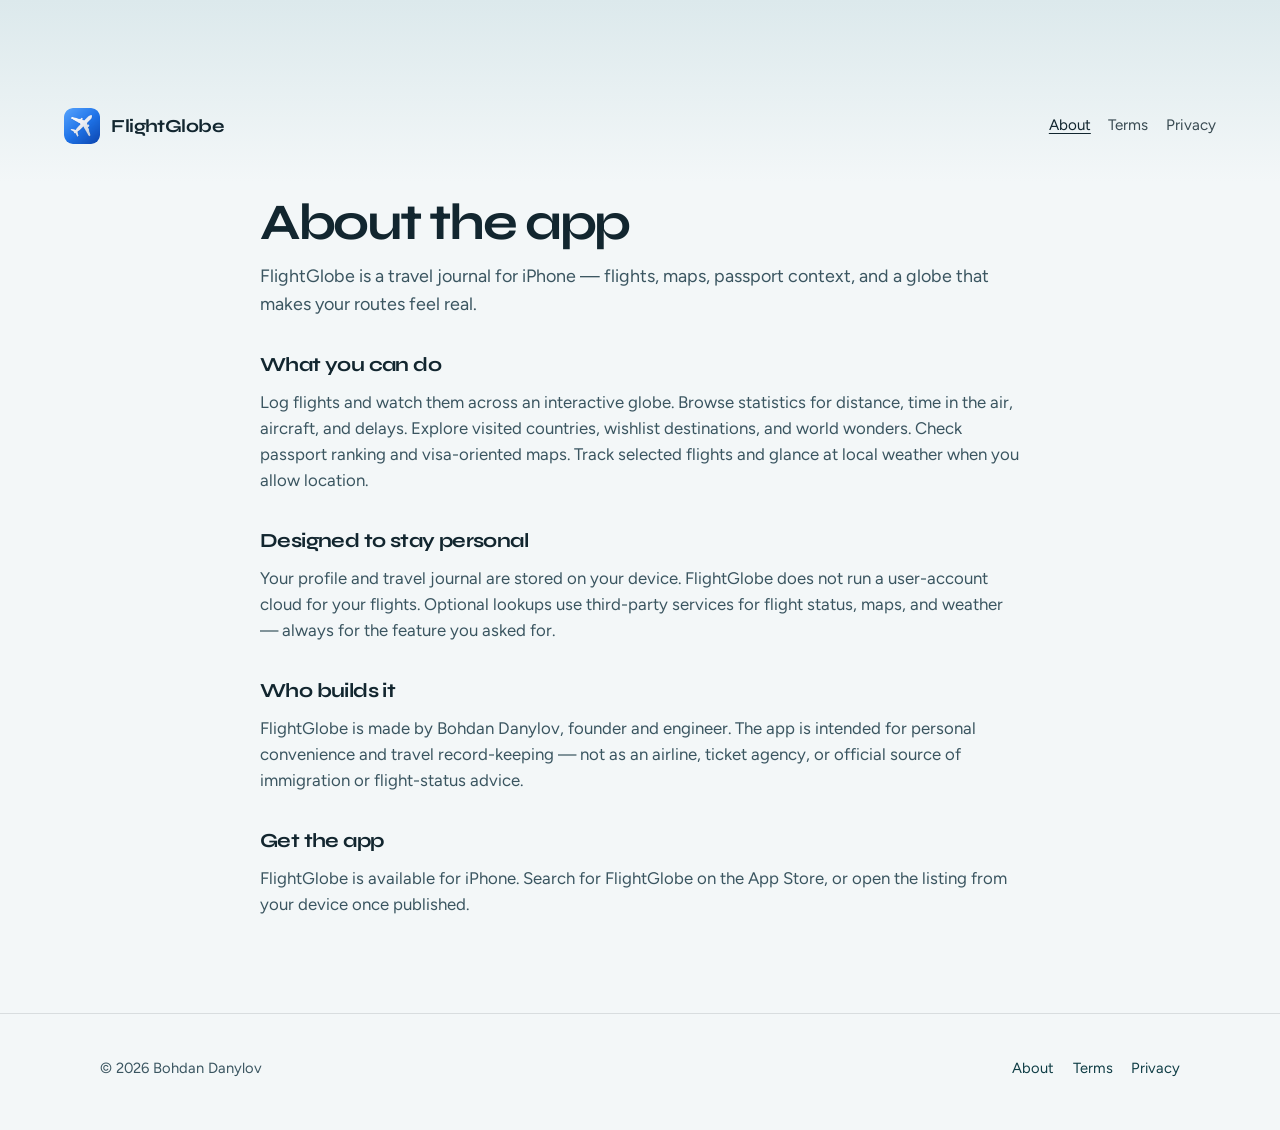
==== about.html @ e1c61fa2 "Add FlightGlobe marketing site with About, Terms, and Privacy." ====
<!DOCTYPE html>
<html lang="en">
<head>
  <meta charset="utf-8" />
  <meta name="viewport" content="width=device-width, initial-scale=1" />
  <title>About — FlightGlobe</title>
  <meta name="description" content="About FlightGlobe, the iPhone travel journal for flights, maps, passport insights, and on-device privacy." />
  <link rel="icon" href="assets/app-icon.png" />
  <link rel="preconnect" href="https://fonts.googleapis.com" />
  <link rel="preconnect" href="https://fonts.gstatic.com" crossorigin />
  <link href="https://fonts.googleapis.com/css2?family=Figtree:wght@400;500;600;700&family=Syne:wght@600;700;800&display=swap" rel="stylesheet" />
  <link rel="stylesheet" href="styles.css" />
</head>
<body>
  <div class="page">
    <header class="site-header page-header">
      <a class="brand" href="index.html">
        <img src="assets/app-icon.png" alt="" width="36" height="36" />
        FlightGlobe
      </a>
      <nav class="nav" aria-label="Primary">
        <a href="about.html" aria-current="page">About</a>
        <a href="terms.html">Terms</a>
        <a href="privacy.html">Privacy</a>
      </nav>
    </header>

    <main class="page-main prose">
      <h1>About the app</h1>
      <p class="lede">FlightGlobe is a travel journal for iPhone — flights, maps, passport context, and a globe that makes your routes feel real.</p>

      <h2>What you can do</h2>
      <p>Log flights and watch them across an interactive globe. Browse statistics for distance, time in the air, aircraft, and delays. Explore visited countries, wishlist destinations, and world wonders. Check passport ranking and visa-oriented maps. Track selected flights and glance at local weather when you allow location.</p>

      <h2>Designed to stay personal</h2>
      <p>Your profile and travel journal are stored on your device. FlightGlobe does not run a user-account cloud for your flights. Optional lookups use third-party services for flight status, maps, and weather — always for the feature you asked for.</p>

      <h2>Who builds it</h2>
      <p>FlightGlobe is made by Bohdan Danylov, founder and engineer. The app is intended for personal convenience and travel record-keeping — not as an airline, ticket agency, or official source of immigration or flight-status advice.</p>

      <h2>Get the app</h2>
      <p>FlightGlobe is available for iPhone. Search for FlightGlobe on the App Store, or open the listing from your device once published.</p>
    </main>
  </div>

  <footer class="site-footer">
    <div class="site-footer-inner">
      <p>© 2026 Bohdan Danylov</p>
      <nav aria-label="Footer">
        <a href="about.html">About</a>
        <a href="terms.html">Terms</a>
        <a href="privacy.html">Privacy</a>
      </nav>
    </div>
  </footer>
</body>
</html>
---- styles.css ----
/* FlightGlobe marketing site */

:root {
  --ink: #12262f;
  --ink-soft: #3a5560;
  --paper: #f3f7f8;
  --paper-deep: #e4eef1;
  --sea: #1f6f7a;
  --sea-deep: #0f3d45;
  --sand: #c9a66b;
  --line: rgba(18, 38, 47, 0.12);
  --max: 1080px;
  --font-display: "Syne", "Avenir Next", sans-serif;
  --font-body: "Figtree", "Avenir Next", sans-serif;
}

* {
  box-sizing: border-box;
}

html {
  scroll-behavior: smooth;
}

body {
  margin: 0;
  color: var(--ink);
  background: var(--paper);
  font-family: var(--font-body);
  font-size: 1.05rem;
  line-height: 1.55;
  -webkit-font-smoothing: antialiased;
}

img {
  max-width: 100%;
  display: block;
}

a {
  color: var(--sea-deep);
  text-decoration-thickness: 1px;
  text-underline-offset: 0.18em;
}

a:hover {
  color: var(--sea);
}

.site-header {
  position: absolute;
  inset: 0 0 auto;
  z-index: 5;
  display: flex;
  align-items: center;
  justify-content: space-between;
  gap: 1rem;
  padding: 1.25rem 1.5rem;
  max-width: 1200px;
  margin: 0 auto;
  width: 100%;
}

.brand {
  display: inline-flex;
  align-items: center;
  gap: 0.7rem;
  color: inherit;
  text-decoration: none;
  font-family: var(--font-display);
  font-weight: 700;
  letter-spacing: -0.03em;
  font-size: 1.15rem;
}

.brand img {
  width: 36px;
  height: 36px;
  border-radius: 9px;
}

.nav {
  display: flex;
  flex-wrap: wrap;
  gap: 0.35rem 1.1rem;
  font-size: 0.95rem;
}

.nav a {
  color: inherit;
  text-decoration: none;
  opacity: 0.82;
}

.nav a:hover,
.nav a[aria-current="page"] {
  opacity: 1;
  text-decoration: underline;
}

.hero {
  position: relative;
  min-height: 100svh;
  display: grid;
  align-items: end;
  overflow: hidden;
  color: #f7fbfc;
  background:
    radial-gradient(ellipse 80% 55% at 70% 20%, rgba(201, 166, 107, 0.35), transparent 55%),
    radial-gradient(ellipse 70% 60% at 15% 80%, rgba(31, 111, 122, 0.55), transparent 50%),
    linear-gradient(165deg, #16343c 0%, #0d242b 42%, #1b4852 78%, #2a5f55 100%);
}

.hero::before {
  content: "";
  position: absolute;
  inset: -10% -5% auto auto;
  width: min(72vw, 640px);
  aspect-ratio: 1;
  border-radius: 50%;
  background:
    radial-gradient(circle at 35% 30%, rgba(243, 247, 248, 0.18), transparent 28%),
    radial-gradient(circle at 60% 55%, #1f6f7a 0%, #0f3d45 45%, #08181d 78%);
  box-shadow: inset -28px -18px 50px rgba(0, 0, 0, 0.35);
  opacity: 0.95;
  transform: translate(8%, -6%);
  animation: drift 18s ease-in-out infinite alternate;
}

.hero::after {
  content: "";
  position: absolute;
  inset: auto 0 0;
  height: 42%;
  background: linear-gradient(to top, rgba(8, 24, 29, 0.72), transparent);
  pointer-events: none;
}

@keyframes drift {
  from { transform: translate(8%, -6%) rotate(-2deg); }
  to { transform: translate(4%, -2%) rotate(3deg); }
}

.hero-inner {
  position: relative;
  z-index: 1;
  width: min(100% - 3rem, var(--max));
  margin: 0 auto;
  padding: 7.5rem 0 4.5rem;
}

.hero-brand {
  font-family: var(--font-display);
  font-size: clamp(3rem, 9vw, 5.6rem);
  font-weight: 800;
  letter-spacing: -0.055em;
  line-height: 0.92;
  margin: 0 0 1.1rem;
}

.hero-copy {
  max-width: 28rem;
  margin: 0 0 1.75rem;
  font-size: 1.12rem;
  color: rgba(247, 251, 252, 0.86);
}

.cta {
  display: inline-flex;
  align-items: center;
  justify-content: center;
  min-height: 3rem;
  padding: 0.75rem 1.35rem;
  border-radius: 0.55rem;
  background: #f3f7f8;
  color: var(--sea-deep);
  font-weight: 700;
  text-decoration: none;
  letter-spacing: -0.01em;
  transition: transform 180ms ease, background-color 180ms ease;
}

.cta:hover {
  background: #ffffff;
  color: var(--sea-deep);
  transform: translateY(-1px);
}

.section {
  width: min(100% - 3rem, var(--max));
  margin: 0 auto;
  padding: 4.5rem 0;
}

.section h2 {
  font-family: var(--font-display);
  font-size: clamp(1.7rem, 3.5vw, 2.35rem);
  letter-spacing: -0.04em;
  margin: 0 0 0.85rem;
}

.section p {
  margin: 0;
  color: var(--ink-soft);
  max-width: 40rem;
}

.feature-list {
  display: grid;
  gap: 1.5rem;
  margin: 2rem 0 0;
  padding: 0;
  list-style: none;
}

@media (min-width: 760px) {
  .feature-list {
    grid-template-columns: repeat(3, 1fr);
  }
}

.feature-list li {
  padding-top: 1rem;
  border-top: 1px solid var(--line);
}

.feature-list strong {
  display: block;
  font-family: var(--font-display);
  font-size: 1.15rem;
  letter-spacing: -0.03em;
  margin-bottom: 0.35rem;
  color: var(--ink);
}

.feature-list p {
  font-size: 0.98rem;
}

.page {
  padding-top: 5.5rem;
  min-height: 100svh;
  background:
    linear-gradient(180deg, #dce9ec 0%, var(--paper) 18%, var(--paper) 100%);
}

.page-header.site-header {
  position: relative;
  color: var(--ink);
}

.page-main {
  width: min(100% - 3rem, 760px);
  margin: 0 auto;
  padding: 2rem 0 5rem;
}

.page-main h1 {
  font-family: var(--font-display);
  font-size: clamp(2.2rem, 5vw, 3.2rem);
  letter-spacing: -0.045em;
  line-height: 1.05;
  margin: 0 0 0.75rem;
}

.lede {
  color: var(--ink-soft);
  font-size: 1.12rem;
  margin: 0 0 2rem;
}

.meta {
  color: var(--ink-soft);
  font-size: 0.92rem;
  margin: 0 0 2rem;
}

.prose h2 {
  font-family: var(--font-display);
  font-size: 1.25rem;
  letter-spacing: -0.03em;
  margin: 2rem 0 0.55rem;
}

.prose p {
  margin: 0 0 1rem;
  color: var(--ink-soft);
  white-space: pre-line;
}

.site-footer {
  border-top: 1px solid var(--line);
  padding: 1.75rem 1.5rem 2.25rem;
  color: var(--ink-soft);
  font-size: 0.92rem;
}

.site-footer-inner {
  width: min(100%, var(--max));
  margin: 0 auto;
  display: flex;
  flex-wrap: wrap;
  gap: 0.75rem 1.5rem;
  justify-content: space-between;
  align-items: center;
}

.site-footer nav {
  display: flex;
  flex-wrap: wrap;
  gap: 0.85rem 1.15rem;
}

.site-footer a {
  text-decoration: none;
}

.site-footer a:hover {
  text-decoration: underline;
}

@media (max-width: 640px) {
  .site-header {
    align-items: flex-start;
    flex-direction: column;
  }

  .hero-inner {
    padding-top: 8.5rem;
  }
}
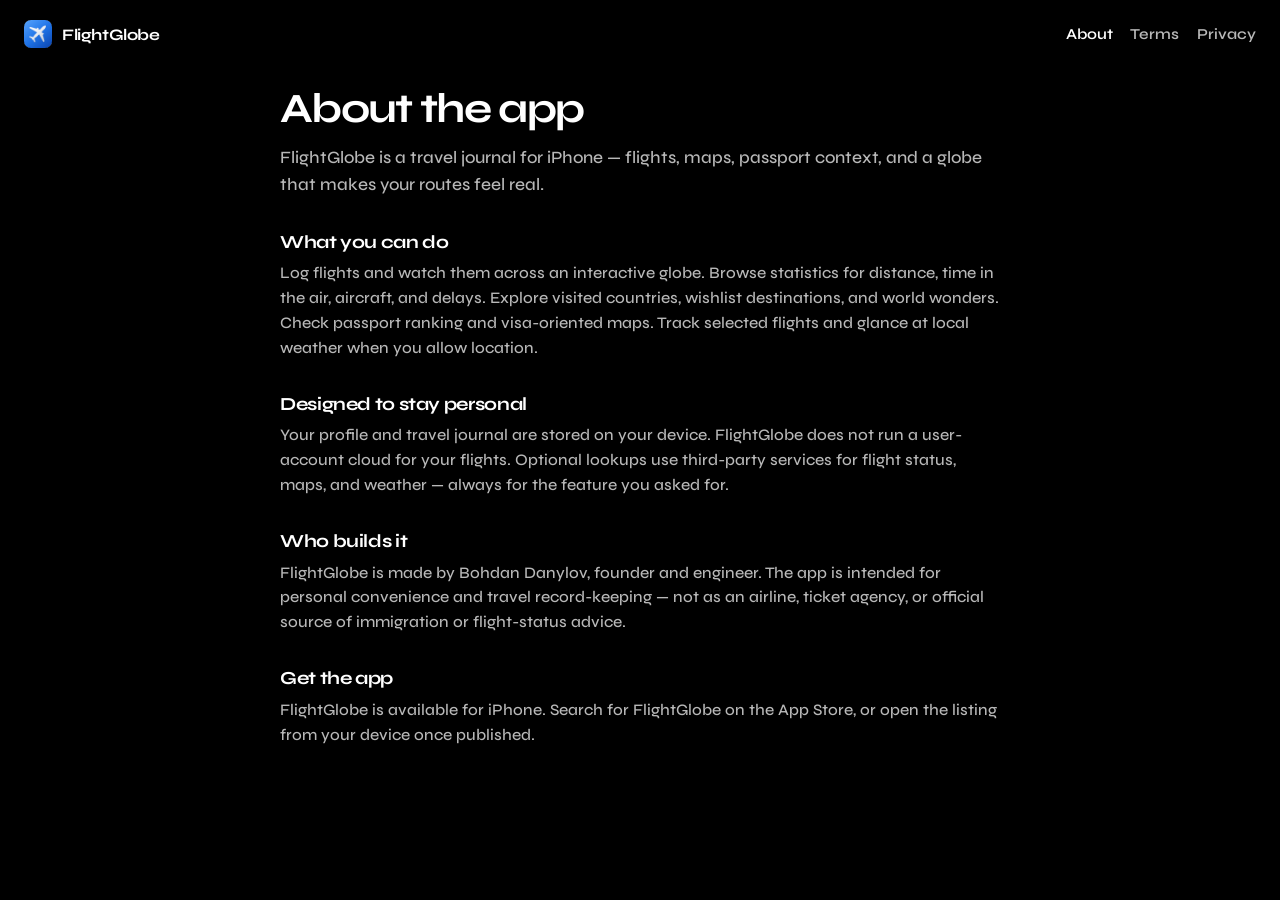
==== commit bf5ced4a: "Rebuild site: black canvas, centered home row, white legal pages. Co-authored-by: Cursor <cursoragen" ====
--- a/about.html
+++ b/about.html
@@ -8,24 +8,24 @@
   <link rel="icon" href="assets/app-icon.png" />
   <link rel="preconnect" href="https://fonts.googleapis.com" />
   <link rel="preconnect" href="https://fonts.gstatic.com" crossorigin />
-  <link href="https://fonts.googleapis.com/css2?family=Figtree:wght@400;500;600;700&family=Syne:wght@600;700;800&display=swap" rel="stylesheet" />
+  <link href="https://fonts.googleapis.com/css2?family=Syne:wght@600;700;800&display=swap" rel="stylesheet" />
   <link rel="stylesheet" href="styles.css" />
 </head>
 <body>
-  <div class="page">
-    <header class="site-header page-header">
-      <a class="brand" href="index.html">
-        <img src="assets/app-icon.png" alt="" width="36" height="36" />
+  <div class="page-shell">
+    <header class="page-top">
+      <a class="page-brand" href="index.html">
+        <img src="assets/app-icon.png" alt="" width="28" height="28" />
         FlightGlobe
       </a>
-      <nav class="nav" aria-label="Primary">
+      <nav class="page-nav" aria-label="Primary">
         <a href="about.html" aria-current="page">About</a>
         <a href="terms.html">Terms</a>
         <a href="privacy.html">Privacy</a>
       </nav>
     </header>
 
-    <main class="page-main prose">
+    <main class="page-main">
       <h1>About the app</h1>
       <p class="lede">FlightGlobe is a travel journal for iPhone — flights, maps, passport context, and a globe that makes your routes feel real.</p>
 
@@ -42,16 +42,5 @@
       <p>FlightGlobe is available for iPhone. Search for FlightGlobe on the App Store, or open the listing from your device once published.</p>
     </main>
   </div>
-
-  <footer class="site-footer">
-    <div class="site-footer-inner">
-      <p>© 2026 Bohdan Danylov</p>
-      <nav aria-label="Footer">
-        <a href="about.html">About</a>
-        <a href="terms.html">Terms</a>
-        <a href="privacy.html">Privacy</a>
-      </nav>
-    </div>
-  </footer>
 </body>
 </html>
--- a/styles.css
+++ b/styles.css
@@ -1,331 +1,179 @@
-/* FlightGlobe marketing site */
+/* FlightGlobe site */
 
 :root {
-  --ink: #12262f;
-  --ink-soft: #3a5560;
-  --paper: #f3f7f8;
-  --paper-deep: #e4eef1;
-  --sea: #1f6f7a;
-  --sea-deep: #0f3d45;
-  --sand: #c9a66b;
-  --line: rgba(18, 38, 47, 0.12);
-  --max: 1080px;
-  --font-display: "Syne", "Avenir Next", sans-serif;
-  --font-body: "Figtree", "Avenir Next", sans-serif;
+  --bg: #000;
+  --text: #fff;
+  --muted: rgba(255, 255, 255, 0.72);
+  --font: "Syne", "Avenir Next", sans-serif;
 }
 
 * {
   box-sizing: border-box;
 }
 
-html {
-  scroll-behavior: smooth;
-}
-
+html,
 body {
   margin: 0;
-  color: var(--ink);
-  background: var(--paper);
-  font-family: var(--font-body);
-  font-size: 1.05rem;
-  line-height: 1.55;
+  background: var(--bg);
+  color: var(--text);
+  font-family: var(--font);
   -webkit-font-smoothing: antialiased;
 }
 
-img {
-  max-width: 100%;
-  display: block;
+a {
+  color: var(--muted);
+  text-decoration: none;
 }
 
-a {
-  color: var(--sea-deep);
-  text-decoration-thickness: 1px;
-  text-underline-offset: 0.18em;
+a:hover,
+a[aria-current="page"] {
+  color: var(--text);
 }
 
-a:hover {
-  color: var(--sea);
+/* —— Home: one centered row, no scroll —— */
+
+body.home {
+  height: 100svh;
+  overflow: hidden;
 }
 
-.site-header {
-  position: absolute;
-  inset: 0 0 auto;
-  z-index: 5;
+.home-row {
+  height: 100svh;
+  width: 100%;
+  display: flex;
+  align-items: center;
+  justify-content: center;
+  gap: 0.85rem;
+  padding: 1rem;
+  flex-wrap: nowrap;
+  white-space: nowrap;
+}
+
+.home-logo {
+  width: 40px;
+  height: 40px;
+  border-radius: 10px;
+  flex: 0 0 auto;
+}
+
+.home-name {
+  font-size: 1.35rem;
+  font-weight: 700;
+  letter-spacing: -0.04em;
+  color: var(--text);
+}
+
+.home-sep {
+  color: rgba(255, 255, 255, 0.35);
+  font-weight: 600;
+}
+
+.home-links {
+  display: inline-flex;
+  align-items: center;
+  gap: 0.85rem;
+  font-size: 1rem;
+  font-weight: 600;
+  letter-spacing: -0.02em;
+}
+
+@media (max-width: 560px) {
+  .home-row {
+    gap: 0.55rem;
+  }
+
+  .home-logo {
+    width: 32px;
+    height: 32px;
+    border-radius: 8px;
+  }
+
+  .home-name {
+    font-size: 1.05rem;
+  }
+
+  .home-links {
+    gap: 0.55rem;
+    font-size: 0.9rem;
+  }
+}
+
+/* —— Inner pages —— */
+
+.page-shell {
+  min-height: 100svh;
+  background: var(--bg);
+  color: var(--text);
+}
+
+.page-top {
   display: flex;
   align-items: center;
   justify-content: space-between;
   gap: 1rem;
   padding: 1.25rem 1.5rem;
-  max-width: 1200px;
-  margin: 0 auto;
-  width: 100%;
 }
 
-.brand {
+.page-brand {
   display: inline-flex;
   align-items: center;
-  gap: 0.7rem;
-  color: inherit;
-  text-decoration: none;
-  font-family: var(--font-display);
+  gap: 0.65rem;
+  color: var(--text);
   font-weight: 700;
   letter-spacing: -0.03em;
-  font-size: 1.15rem;
+  text-decoration: none;
 }
 
-.brand img {
-  width: 36px;
-  height: 36px;
-  border-radius: 9px;
+.page-brand img {
+  width: 28px;
+  height: 28px;
+  border-radius: 7px;
 }
 
-.nav {
+.page-nav {
   display: flex;
   flex-wrap: wrap;
-  gap: 0.35rem 1.1rem;
+  gap: 0.85rem 1.1rem;
+  font-weight: 600;
   font-size: 0.95rem;
 }
 
-.nav a {
-  color: inherit;
-  text-decoration: none;
-  opacity: 0.82;
-}
-
-.nav a:hover,
-.nav a[aria-current="page"] {
-  opacity: 1;
-  text-decoration: underline;
-}
-
-.hero {
-  position: relative;
-  min-height: 100svh;
-  display: grid;
-  align-items: end;
-  overflow: hidden;
-  color: #f7fbfc;
-  background:
-    radial-gradient(ellipse 80% 55% at 70% 20%, rgba(201, 166, 107, 0.35), transparent 55%),
-    radial-gradient(ellipse 70% 60% at 15% 80%, rgba(31, 111, 122, 0.55), transparent 50%),
-    linear-gradient(165deg, #16343c 0%, #0d242b 42%, #1b4852 78%, #2a5f55 100%);
-}
-
-.hero::before {
-  content: "";
-  position: absolute;
-  inset: -10% -5% auto auto;
-  width: min(72vw, 640px);
-  aspect-ratio: 1;
-  border-radius: 50%;
-  background:
-    radial-gradient(circle at 35% 30%, rgba(243, 247, 248, 0.18), transparent 28%),
-    radial-gradient(circle at 60% 55%, #1f6f7a 0%, #0f3d45 45%, #08181d 78%);
-  box-shadow: inset -28px -18px 50px rgba(0, 0, 0, 0.35);
-  opacity: 0.95;
-  transform: translate(8%, -6%);
-  animation: drift 18s ease-in-out infinite alternate;
-}
-
-.hero::after {
-  content: "";
-  position: absolute;
-  inset: auto 0 0;
-  height: 42%;
-  background: linear-gradient(to top, rgba(8, 24, 29, 0.72), transparent);
-  pointer-events: none;
-}
-
-@keyframes drift {
-  from { transform: translate(8%, -6%) rotate(-2deg); }
-  to { transform: translate(4%, -2%) rotate(3deg); }
-}
-
-.hero-inner {
-  position: relative;
-  z-index: 1;
-  width: min(100% - 3rem, var(--max));
+.page-main {
+  width: min(100% - 3rem, 720px);
   margin: 0 auto;
-  padding: 7.5rem 0 4.5rem;
-}
-
-.hero-brand {
-  font-family: var(--font-display);
-  font-size: clamp(3rem, 9vw, 5.6rem);
-  font-weight: 800;
-  letter-spacing: -0.055em;
-  line-height: 0.92;
-  margin: 0 0 1.1rem;
-}
-
-.hero-copy {
-  max-width: 28rem;
-  margin: 0 0 1.75rem;
-  font-size: 1.12rem;
-  color: rgba(247, 251, 252, 0.86);
-}
-
-.cta {
-  display: inline-flex;
-  align-items: center;
-  justify-content: center;
-  min-height: 3rem;
-  padding: 0.75rem 1.35rem;
-  border-radius: 0.55rem;
-  background: #f3f7f8;
-  color: var(--sea-deep);
-  font-weight: 700;
-  text-decoration: none;
-  letter-spacing: -0.01em;
-  transition: transform 180ms ease, background-color 180ms ease;
-}
-
-.cta:hover {
-  background: #ffffff;
-  color: var(--sea-deep);
-  transform: translateY(-1px);
-}
-
-.section {
-  width: min(100% - 3rem, var(--max));
-  margin: 0 auto;
-  padding: 4.5rem 0;
-}
-
-.section h2 {
-  font-family: var(--font-display);
-  font-size: clamp(1.7rem, 3.5vw, 2.35rem);
-  letter-spacing: -0.04em;
-  margin: 0 0 0.85rem;
-}
-
-.section p {
-  margin: 0;
-  color: var(--ink-soft);
-  max-width: 40rem;
-}
-
-.feature-list {
-  display: grid;
-  gap: 1.5rem;
-  margin: 2rem 0 0;
-  padding: 0;
-  list-style: none;
-}
-
-@media (min-width: 760px) {
-  .feature-list {
-    grid-template-columns: repeat(3, 1fr);
-  }
-}
-
-.feature-list li {
-  padding-top: 1rem;
-  border-top: 1px solid var(--line);
-}
-
-.feature-list strong {
-  display: block;
-  font-family: var(--font-display);
-  font-size: 1.15rem;
-  letter-spacing: -0.03em;
-  margin-bottom: 0.35rem;
-  color: var(--ink);
-}
-
-.feature-list p {
-  font-size: 0.98rem;
-}
-
-.page {
-  padding-top: 5.5rem;
-  min-height: 100svh;
-  background:
-    linear-gradient(180deg, #dce9ec 0%, var(--paper) 18%, var(--paper) 100%);
-}
-
-.page-header.site-header {
-  position: relative;
-  color: var(--ink);
-}
-
-.page-main {
-  width: min(100% - 3rem, 760px);
-  margin: 0 auto;
-  padding: 2rem 0 5rem;
+  padding: 1rem 0 4rem;
 }
 
 .page-main h1 {
-  font-family: var(--font-display);
-  font-size: clamp(2.2rem, 5vw, 3.2rem);
-  letter-spacing: -0.045em;
-  line-height: 1.05;
   margin: 0 0 0.75rem;
+  font-size: clamp(1.8rem, 4vw, 2.6rem);
+  letter-spacing: -0.04em;
+  font-weight: 700;
+  color: var(--text);
 }
 
-.lede {
-  color: var(--ink-soft);
-  font-size: 1.12rem;
-  margin: 0 0 2rem;
+.page-main h2 {
+  margin: 2rem 0 0.55rem;
+  font-size: 1.15rem;
+  letter-spacing: -0.02em;
+  font-weight: 700;
+  color: var(--text);
 }
 
-.meta {
-  color: var(--ink-soft);
-  font-size: 0.92rem;
-  margin: 0 0 2rem;
+.page-main p,
+.page-main .meta,
+.page-main .lede {
+  margin: 0 0 1rem;
+  color: var(--muted);
+  line-height: 1.55;
+  font-weight: 500;
 }
 
-.prose h2 {
-  font-family: var(--font-display);
-  font-size: 1.25rem;
-  letter-spacing: -0.03em;
-  margin: 2rem 0 0.55rem;
-}
-
-.prose p {
-  margin: 0 0 1rem;
-  color: var(--ink-soft);
-  white-space: pre-line;
-}
-
-.site-footer {
-  border-top: 1px solid var(--line);
-  padding: 1.75rem 1.5rem 2.25rem;
-  color: var(--ink-soft);
+.page-main .meta {
   font-size: 0.92rem;
 }
 
-.site-footer-inner {
-  width: min(100%, var(--max));
-  margin: 0 auto;
-  display: flex;
-  flex-wrap: wrap;
-  gap: 0.75rem 1.5rem;
-  justify-content: space-between;
-  align-items: center;
+.page-main .lede {
+  font-size: 1.08rem;
+  margin-bottom: 1.75rem;
 }
-
-.site-footer nav {
-  display: flex;
-  flex-wrap: wrap;
-  gap: 0.85rem 1.15rem;
-}
-
-.site-footer a {
-  text-decoration: none;
-}
-
-.site-footer a:hover {
-  text-decoration: underline;
-}
-
-@media (max-width: 640px) {
-  .site-header {
-    align-items: flex-start;
-    flex-direction: column;
-  }
-
-  .hero-inner {
-    padding-top: 8.5rem;
-  }
-}
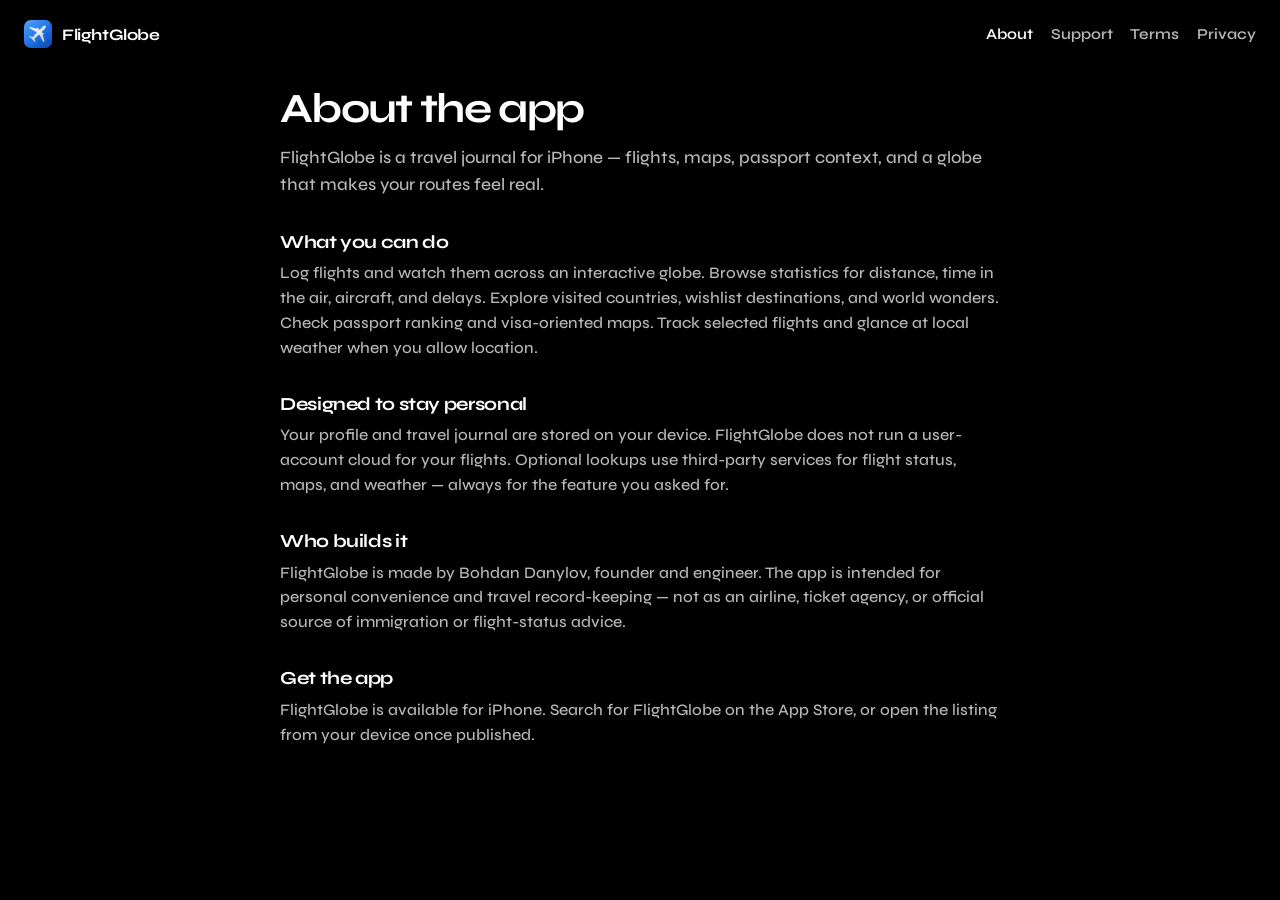
==== commit e951181f: "Add Support page and link it in site navigation. Co-authored-by: Cursor <cursoragent@cursor.com>" ====
--- a/about.html
+++ b/about.html
@@ -20,6 +20,7 @@
       </a>
       <nav class="page-nav" aria-label="Primary">
         <a href="about.html" aria-current="page">About</a>
+        <a href="support.html">Support</a>
         <a href="terms.html">Terms</a>
         <a href="privacy.html">Privacy</a>
       </nav>
